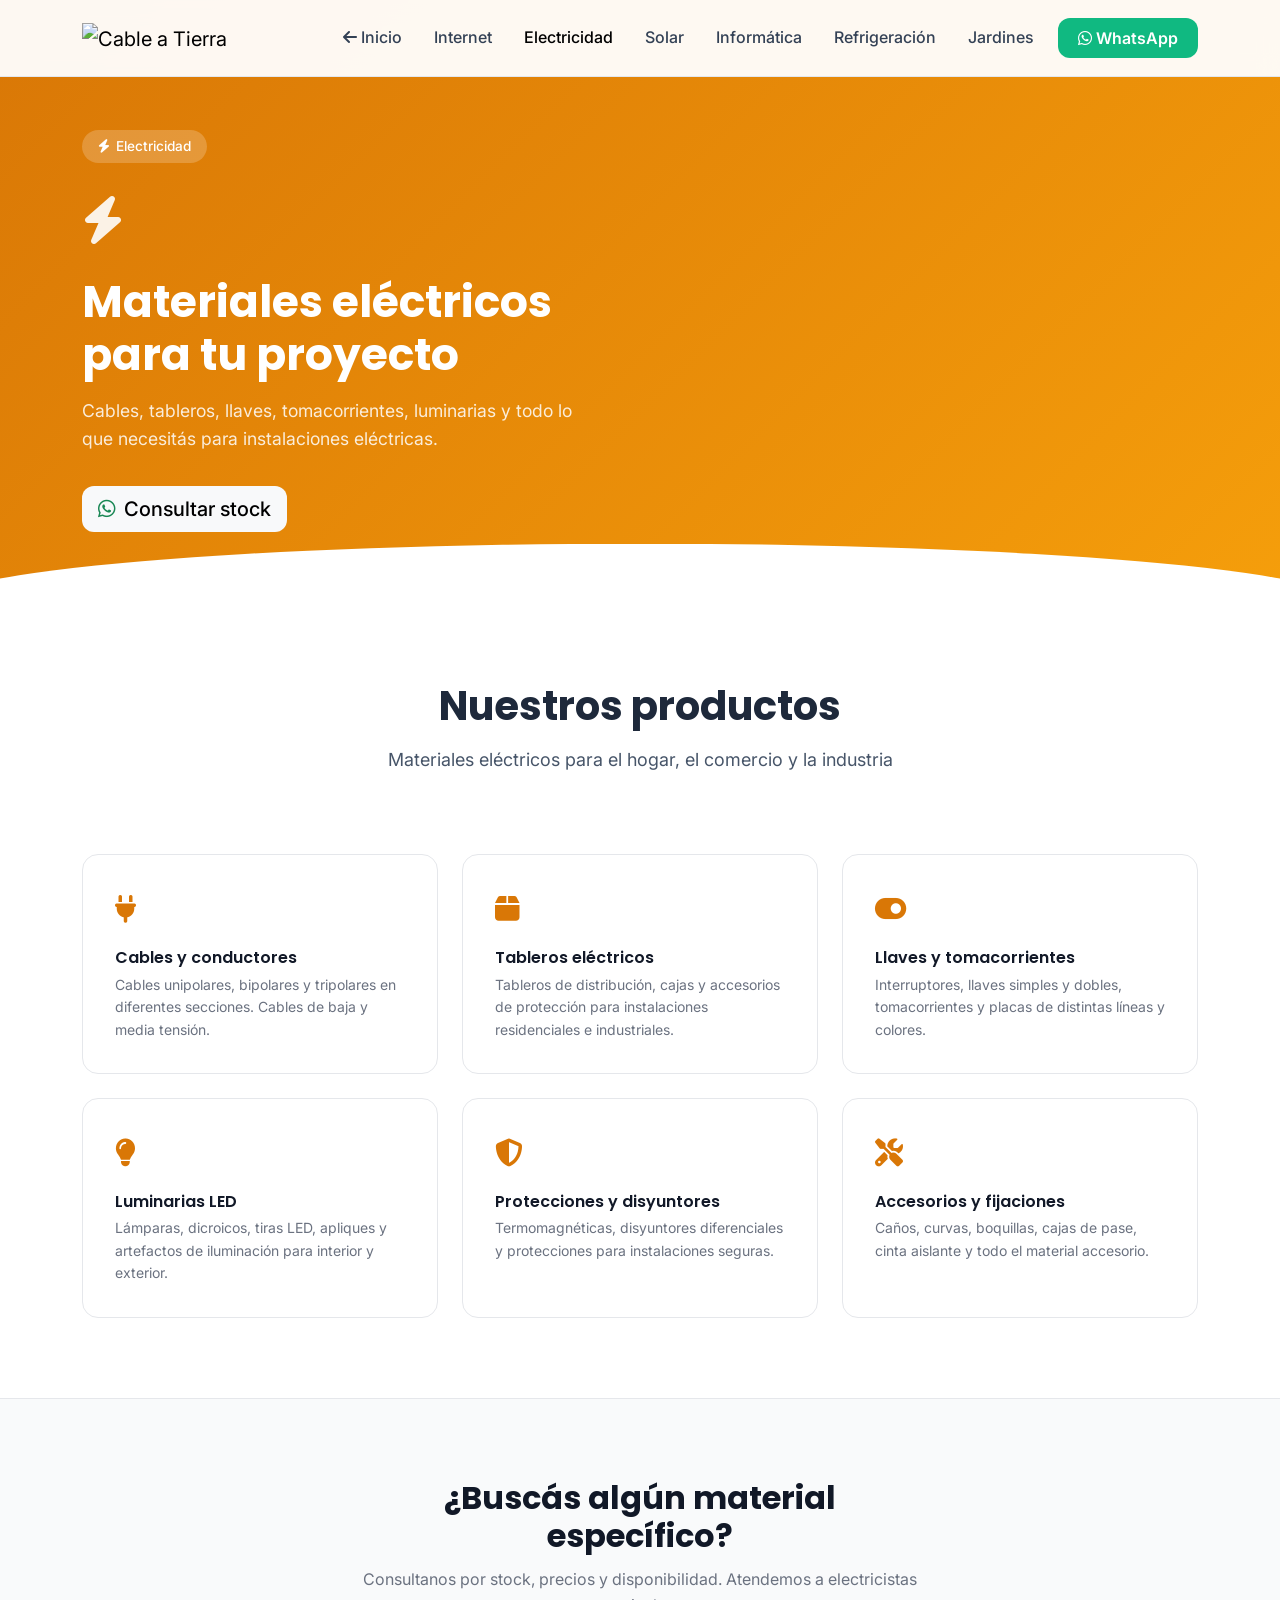
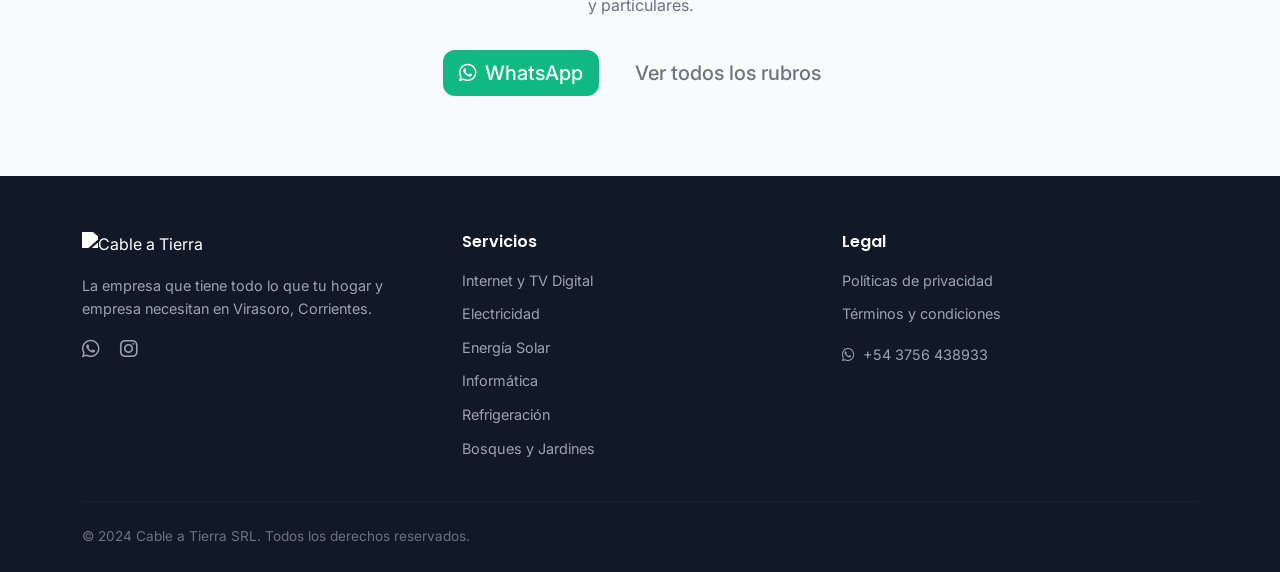
==== electricidad.html @ d28b8cbe "feat: sitio web completo Cable a Tierra con todos los rubros - Hub principal con 8 servicios - Págin" ====
<!DOCTYPE html>
<html lang="es">
<head>
    <meta charset="UTF-8">
    <meta name="viewport" content="width=device-width, initial-scale=1.0">
    <title>Electricidad - Cable a Tierra Virasoro</title>
    <meta name="description" content="Instalaciones eléctricas residenciales, comerciales e industriales en Virasoro. Tableros, iluminación LED, mantenimiento y más.">
    <link href="https://cdn.jsdelivr.net/npm/bootstrap@5.3.0/dist/css/bootstrap.min.css" rel="stylesheet">
    <link rel="stylesheet" href="https://cdnjs.cloudflare.com/ajax/libs/font-awesome/6.4.0/css/all.min.css">
    <link href="https://fonts.googleapis.com/css2?family=Inter:wght@300;400;500;600;700&family=Poppins:wght@600;700&display=swap" rel="stylesheet">
    <link rel="stylesheet" href="styles.css">
</head>
<body>

    <nav class="navbar navbar-expand-lg fixed-top">
        <div class="container">
            <a class="navbar-brand" href="index.html">
                <img src="images/logo.png" alt="Cable a Tierra" class="logo">
            </a>
            <button class="navbar-toggler" type="button" data-bs-toggle="collapse" data-bs-target="#navbarNav">
                <span class="navbar-toggler-icon"></span>
            </button>
            <div class="collapse navbar-collapse" id="navbarNav">
                <ul class="navbar-nav ms-auto align-items-center">
                    <li class="nav-item"><a class="nav-link" href="index.html"><i class="fas fa-arrow-left me-1"></i>Inicio</a></li>
                    <li class="nav-item"><a class="nav-link" href="internet.html">Internet</a></li>
                    <li class="nav-item"><a class="nav-link active" href="electricidad.html">Electricidad</a></li>
                    <li class="nav-item"><a class="nav-link" href="solar.html">Solar</a></li>
                    <li class="nav-item"><a class="nav-link" href="informatica.html">Informática</a></li>
                    <li class="nav-item"><a class="nav-link" href="refrigeracion.html">Refrigeración</a></li>
                    <li class="nav-item"><a class="nav-link" href="jardines.html">Jardines</a></li>
                    <li class="nav-item ms-2">
                        <a class="btn btn-success nav-cta" href="https://wa.me/543756438933" target="_blank">
                            <i class="fab fa-whatsapp me-1"></i>WhatsApp
                        </a>
                    </li>
                </ul>
            </div>
        </div>
    </nav>

    <!-- Hero -->
    <section class="service-hero" style="background: linear-gradient(135deg, #D97706 0%, #F59E0B 100%);">
        <div class="container">
            <div class="service-hero-inner">
                <div class="service-hero-badge">
                    <i class="fas fa-bolt"></i> Electricidad
                </div>
                <div class="service-hero-icon"><i class="fas fa-bolt"></i></div>
                <h1 class="service-hero-title">Materiales eléctricos<br>para tu proyecto</h1>
                <p class="service-hero-subtitle">Cables, tableros, llaves, tomacorrientes, luminarias y todo lo que necesitás para instalaciones eléctricas.</p>
                <a href="https://wa.me/543756438933?text=Hola,%20me%20interesa%20la%20secci%C3%B3n%20de%20Electricidad" class="btn btn-light btn-lg" target="_blank">
                    <i class="fab fa-whatsapp me-2 text-success"></i>Consultar stock
                </a>
            </div>
        </div>
    </section>

    <!-- Productos -->
    <section class="features-grid">
        <div class="container">
            <div class="row justify-content-center mb-5">
                <div class="col-lg-6 text-center">
                    <h2 class="section-title">Nuestros productos</h2>
                    <p class="section-subtitle">Materiales eléctricos para el hogar, el comercio y la industria</p>
                </div>
            </div>
            <div class="row g-4">
                <div class="col-lg-4 col-md-6">
                    <div class="feature-card">
                        <div class="feature-card-icon" style="color:#D97706"><i class="fas fa-plug"></i></div>
                        <h5>Cables y conductores</h5>
                        <p>Cables unipolares, bipolares y tripolares en diferentes secciones. Cables de baja y media tensión.</p>
                    </div>
                </div>
                <div class="col-lg-4 col-md-6">
                    <div class="feature-card">
                        <div class="feature-card-icon" style="color:#D97706"><i class="fas fa-box"></i></div>
                        <h5>Tableros eléctricos</h5>
                        <p>Tableros de distribución, cajas y accesorios de protección para instalaciones residenciales e industriales.</p>
                    </div>
                </div>
                <div class="col-lg-4 col-md-6">
                    <div class="feature-card">
                        <div class="feature-card-icon" style="color:#D97706"><i class="fas fa-toggle-on"></i></div>
                        <h5>Llaves y tomacorrientes</h5>
                        <p>Interruptores, llaves simples y dobles, tomacorrientes y placas de distintas líneas y colores.</p>
                    </div>
                </div>
                <div class="col-lg-4 col-md-6">
                    <div class="feature-card">
                        <div class="feature-card-icon" style="color:#D97706"><i class="fas fa-lightbulb"></i></div>
                        <h5>Luminarias LED</h5>
                        <p>Lámparas, dicroicos, tiras LED, apliques y artefactos de iluminación para interior y exterior.</p>
                    </div>
                </div>
                <div class="col-lg-4 col-md-6">
                    <div class="feature-card">
                        <div class="feature-card-icon" style="color:#D97706"><i class="fas fa-shield-alt"></i></div>
                        <h5>Protecciones y disyuntores</h5>
                        <p>Termomagnéticas, disyuntores diferenciales y protecciones para instalaciones seguras.</p>
                    </div>
                </div>
                <div class="col-lg-4 col-md-6">
                    <div class="feature-card">
                        <div class="feature-card-icon" style="color:#D97706"><i class="fas fa-tools"></i></div>
                        <h5>Accesorios y fijaciones</h5>
                        <p>Caños, curvas, boquillas, cajas de pase, cinta aislante y todo el material accesorio.</p>
                    </div>
                </div>
            </div>
        </div>
    </section>

    <!-- CTA -->
    <section class="cta-section">
        <div class="container">
            <div class="col-lg-6 mx-auto">
                <h2>¿Buscás algún material específico?</h2>
                <p>Consultanos por stock, precios y disponibilidad. Atendemos a electricistas y particulares.</p>
                <a href="https://wa.me/543756438933?text=Hola,%20me%20interesa%20la%20secci%C3%B3n%20de%20Electricidad" class="btn btn-success btn-lg me-3" target="_blank">
                    <i class="fab fa-whatsapp me-2"></i>WhatsApp
                </a>
                <a href="index.html" class="btn btn-outline-secondary btn-lg">Ver todos los rubros</a>
            </div>
        </div>
    </section>

    <!-- Footer -->
    <footer>
        <div class="container">
            <div class="row gy-4">
                <div class="col-lg-4">
                    <img src="images/logo.png" alt="Cable a Tierra" class="footer-logo mb-3">
                    <p>La empresa que tiene todo lo que tu hogar y empresa necesitan en Virasoro, Corrientes.</p>
                    <div class="mt-3">
                        <a href="https://wa.me/543756438933" class="footer-social me-3" target="_blank"><i class="fab fa-whatsapp fa-lg"></i></a>
                        <a href="https://instagram.com/cableatierrasrl" class="footer-social" target="_blank"><i class="fab fa-instagram fa-lg"></i></a>
                    </div>
                </div>
                <div class="col-lg-4">
                    <h6>Servicios</h6>
                    <ul class="list-unstyled footer-links">
                        <li><a href="internet.html">Internet y TV Digital</a></li>
                        <li><a href="electricidad.html">Electricidad</a></li>
                        <li><a href="solar.html">Energía Solar</a></li>
                        <li><a href="informatica.html">Informática</a></li>
                        <li><a href="refrigeracion.html">Refrigeración</a></li>
                        <li><a href="jardines.html">Bosques y Jardines</a></li>
                    </ul>
                </div>
                <div class="col-lg-4">
                    <h6>Legal</h6>
                    <ul class="list-unstyled footer-links">
                        <li><a href="politicas.html">Políticas de privacidad</a></li>
                        <li><a href="terminos.html">Términos y condiciones</a></li>
                    </ul>
                    <p class="mt-3" style="color:#9CA3AF;font-size:0.9rem"><i class="fab fa-whatsapp me-2"></i>+54 3756 438933</p>
                </div>
            </div>
            <hr class="footer-divider">
            <p class="footer-copy">&copy; 2024 Cable a Tierra SRL. Todos los derechos reservados.</p>
        </div>
    </footer>

    <script src="https://cdn.jsdelivr.net/npm/bootstrap@5.3.0/dist/js/bootstrap.bundle.min.js"></script>
    <script src="script.js"></script>
</body>
</html>
---- styles.css ----
/* Variables CSS para paleta de colores moderna */
:root {
    --primary-color: #2563eb;
    --primary-dark: #1d4ed8;
    --secondary-color: #06b6d4;
    --success-color: #10b981;
    --warning-color: #f59e0b;
    --danger-color: #ef4444;
    --dark-color: #1f2937;
    --light-color: #f8fafc;
    --gray-100: #f1f5f9;
    --gray-200: #e2e8f0;
    --gray-300: #cbd5e1;
    --gray-400: #94a3b8;
    --gray-500: #64748b;
    --gray-600: #475569;
    --gray-700: #334155;
    --gray-800: #1e293b;
    --gray-900: #0f172a;
    
    --gradient-primary: linear-gradient(135deg, #2563eb 0%, #06b6d4 100%);
    --gradient-secondary: linear-gradient(135deg, #10b981 0%, #06b6d4 100%);
    
    --font-primary: 'Inter', sans-serif;
    --font-secondary: 'Poppins', sans-serif;
    
    --border-radius: 12px;
    --border-radius-lg: 16px;
    --box-shadow: 0 4px 6px -1px rgba(0, 0, 0, 0.1), 0 2px 4px -1px rgba(0, 0, 0, 0.06);
    --box-shadow-lg: 0 20px 25px -5px rgba(0, 0, 0, 0.1), 0 10px 10px -5px rgba(0, 0, 0, 0.04);
}

/* Reset y base */
* {
    margin: 0;
    padding: 0;
    box-sizing: border-box;
}

body {
    font-family: var(--font-primary);
    line-height: 1.6;
    color: var(--gray-700);
    overflow-x: hidden;
}

/* Smooth scrolling */
html {
    scroll-behavior: smooth;
}

/* Tipografía */
h1, h2, h3, h4, h5, h6 {
    font-family: var(--font-secondary);
    font-weight: 600;
    line-height: 1.2;
    margin-bottom: 1rem;
}

.section-title {
    font-size: 2.5rem;
    font-weight: 700;
    color: var(--gray-800);
    margin-bottom: 1rem;
}

.section-subtitle {
    font-size: 1.125rem;
    color: var(--gray-600);
    margin-bottom: 2rem;
}

/* Navegación */
.navbar {
    background: rgba(255, 255, 255, 0.95);
    backdrop-filter: blur(10px);
    border-bottom: 1px solid var(--gray-200);
    transition: all 0.3s ease;
    padding: 1rem 0;
}

.navbar.scrolled {
    background: rgba(255, 255, 255, 0.98);
    box-shadow: var(--box-shadow);
}

.navbar-brand .logo {
    height: 48px;
    width: auto;
}

.navbar-nav .nav-link {
    font-weight: 500;
    color: var(--gray-700);
    margin: 0 0.5rem;
    transition: color 0.3s ease;
}

.navbar-nav .nav-link:hover {
    color: var(--primary-color);
}

.navbar-nav .nav-link.btn {
    border-radius: var(--border-radius);
    padding: 0.5rem 1rem;
}

/* Hero Section */
.hero-section {
    position: relative;
    min-height: 100vh;
    display: flex;
    align-items: center;
    background: var(--gradient-primary);
    color: white;
    overflow: hidden;
}

.hero-background {
    position: absolute;
    top: 0;
    left: 0;
    width: 100%;
    height: 100%;
    background: url('images/hero_background.png') center/cover;
    opacity: 0.3;
    z-index: 1;
}

.hero-section::before {
    content: '';
    position: absolute;
    top: 0;
    left: 0;
    width: 100%;
    height: 100%;
    background: var(--gradient-primary);
    z-index: 2;
}

.hero-section .container {
    position: relative;
    z-index: 3;
}

.hero-title {
    font-size: 3.5rem;
    font-weight: 700;
    margin-bottom: 1.5rem;
    line-height: 1.1;
}

.hero-subtitle {
    font-size: 1.25rem;
    margin-bottom: 2rem;
    opacity: 0.9;
}

.hero-buttons .btn {
    margin: 0.5rem 0.5rem 0.5rem 0;
    padding: 0.75rem 2rem;
    font-weight: 600;
    border-radius: var(--border-radius);
    transition: all 0.3s ease;
}

.hero-buttons .btn:hover {
    transform: translateY(-2px);
    box-shadow: var(--box-shadow-lg);
}

.hero-image img {
    border-radius: var(--border-radius-lg);
    box-shadow: var(--box-shadow-lg);
}

/* Botones personalizados */
.btn {
    border-radius: var(--border-radius);
    font-weight: 500;
    transition: all 0.3s ease;
    border: none;
}

.btn-primary {
    background: var(--gradient-primary);
    border: none;
}

.btn-primary:hover {
    background: var(--primary-dark);
    transform: translateY(-1px);
    box-shadow: var(--box-shadow);
}

.btn-success {
    background-color: var(--success-color);
}

.btn-success:hover {
    background-color: #059669;
    transform: translateY(-1px);
}

/* Planes de Internet */
.plan-tabs .nav-link {
    border-radius: var(--border-radius);
    font-weight: 600;
    color: var(--gray-600);
    background: var(--gray-100);
    border: none;
    margin: 0 0.25rem;
    transition: all 0.3s ease;
}

.plan-tabs .nav-link.active {
    background: var(--gradient-primary);
    color: white;
}

.plan-card {
    background: white;
    border-radius: var(--border-radius-lg);
    padding: 2rem;
    box-shadow: var(--box-shadow);
    transition: all 0.3s ease;
    height: 100%;
    position: relative;
    border: 2px solid transparent;
}

.plan-card:hover {
    transform: translateY(-5px);
    box-shadow: var(--box-shadow-lg);
}

.plan-card.featured {
    border-color: var(--primary-color);
    transform: scale(1.05);
}

.plan-card.featured:hover {
    transform: scale(1.05) translateY(-5px);
}

.plan-badge {
    position: absolute;
    top: -10px;
    left: 50%;
    transform: translateX(-50%);
    background: var(--gradient-primary);
    color: white;
    padding: 0.5rem 1rem;
    border-radius: var(--border-radius);
    font-size: 0.875rem;
    font-weight: 600;
}

.plan-header h4 {
    font-size: 1.5rem;
    color: var(--gray-800);
    margin-bottom: 0.5rem;
}

.plan-price {
    font-size: 2rem;
    font-weight: 700;
    color: var(--primary-color);
}

.plan-period {
    color: var(--gray-500);
    font-size: 0.875rem;
}

.plan-features ul {
    list-style: none;
    padding: 0;
    margin: 1.5rem 0;
}

.plan-features li {
    padding: 0.5rem 0;
    color: var(--gray-600);
}

.plan-features li i {
    color: var(--success-color);
    margin-right: 0.5rem;
}

/* TV Digital */
.tv-plan-card {
    background: white;
    border-radius: var(--border-radius);
    padding: 1.5rem;
    box-shadow: var(--box-shadow);
    transition: all 0.3s ease;
    border: 2px solid transparent;
}

.tv-plan-card:hover {
    transform: translateY(-2px);
    box-shadow: var(--box-shadow-lg);
}

.tv-plan-card.featured {
    border-color: var(--primary-color);
    background: linear-gradient(135deg, rgba(37, 99, 235, 0.05) 0%, rgba(6, 182, 212, 0.05) 100%);
}

.tv-plan-card h5 {
    color: var(--gray-800);
    margin-bottom: 0.25rem;
}

.tv-plan-card .price {
    font-size: 1.5rem;
    font-weight: 700;
    color: var(--primary-color);
}

.additional-packs {
    background: var(--gray-100);
    border-radius: var(--border-radius);
    padding: 1rem;
}

.pack-item {
    display: flex;
    justify-content: space-between;
    align-items: center;
    padding: 0.5rem 0;
    border-bottom: 1px solid var(--gray-200);
}

.pack-item:last-child {
    border-bottom: none;
}

.pack-item .price {
    font-weight: 600;
    color: var(--primary-color);
}

/* Features List */
.features-list {
    margin: 2rem 0;
}

.feature-item {
    display: flex;
    align-items: flex-start;
    margin-bottom: 1.5rem;
}

.feature-item i {
    font-size: 1.5rem;
    color: var(--primary-color);
    margin-right: 1rem;
    margin-top: 0.25rem;
}

.feature-item h5 {
    margin-bottom: 0.5rem;
    color: var(--gray-800);
}

.feature-item p {
    color: var(--gray-600);
    margin-bottom: 0;
}

/* Por qué elegirnos */
.why-choose-item i {
    color: rgba(255, 255, 255, 0.9);
}

.why-choose-item h5 {
    color: white;
    margin-bottom: 1rem;
}

.why-choose-item p {
    color: rgba(255, 255, 255, 0.8);
}

/* Formulario de contacto */
.contact-form-wrapper {
    background: white;
    border-radius: var(--border-radius-lg);
    padding: 3rem;
    box-shadow: var(--box-shadow-lg);
    border: 1px solid var(--gray-200);
}

.contact-form .form-control,
.contact-form .form-select {
    border-radius: var(--border-radius);
    border: 2px solid var(--gray-200);
    padding: 0.75rem 1rem;
    transition: all 0.3s ease;
}

.contact-form .form-control:focus,
.contact-form .form-select:focus {
    border-color: var(--primary-color);
    box-shadow: 0 0 0 0.2rem rgba(37, 99, 235, 0.25);
}

.contact-form .form-label {
    font-weight: 600;
    color: var(--gray-700);
    margin-bottom: 0.5rem;
}

/* Tarjetas de contacto */
.contact-card {
    background: white;
    border-radius: var(--border-radius-lg);
    padding: 2rem;
    box-shadow: var(--box-shadow);
    transition: all 0.3s ease;
    height: 100%;
}

.contact-card:hover {
    transform: translateY(-5px);
    box-shadow: var(--box-shadow-lg);
}

.contact-card h5 {
    color: var(--gray-800);
    margin: 1rem 0;
}

.contact-card p {
    color: var(--gray-600);
    margin-bottom: 1.5rem;
}

/* Footer */
footer {
    background: var(--gray-900) !important;
}

.footer-logo {
    height: 40px;
    width: auto;
    filter: brightness(0) invert(1);
}

footer h6 {
    color: white;
    font-weight: 600;
    margin-bottom: 1rem;
}

footer a {
    color: var(--gray-400);
    text-decoration: none;
    transition: color 0.3s ease;
}

footer a:hover {
    color: white;
}

/* Chatbot Widget */
.chatbot-widget {
    position: fixed;
    bottom: 20px;
    right: 20px;
    z-index: 1000;
}

.chatbot-toggle {
    width: 60px;
    height: 60px;
    background: var(--gradient-primary);
    border-radius: 50%;
    display: flex;
    align-items: center;
    justify-content: center;
    color: white;
    font-size: 1.5rem;
    cursor: pointer;
    box-shadow: var(--box-shadow-lg);
    transition: all 0.3s ease;
}

.chatbot-toggle:hover {
    transform: scale(1.1);
}

.chatbot-window {
    position: absolute;
    bottom: 70px;
    right: 0;
    width: 300px;
    background: white;
    border-radius: var(--border-radius-lg);
    box-shadow: var(--box-shadow-lg);
    display: none;
    overflow: hidden;
    border: 1px solid var(--gray-200);
}

.chatbot-window.active {
    display: block;
    animation: slideUp 0.3s ease;
}

@keyframes slideUp {
    from {
        opacity: 0;
        transform: translateY(20px);
    }
    to {
        opacity: 1;
        transform: translateY(0);
    }
}

.chatbot-header {
    background: var(--gradient-primary);
    color: white;
    padding: 1rem;
    display: flex;
    justify-content: space-between;
    align-items: center;
}

.chatbot-header h6 {
    margin: 0;
    font-weight: 600;
}

.chatbot-body {
    padding: 1rem;
    max-height: 300px;
    overflow-y: auto;
}

.chatbot-message {
    background: var(--gray-100);
    padding: 0.75rem;
    border-radius: var(--border-radius);
    margin-bottom: 1rem;
    font-size: 0.875rem;
}

.bot-message {
    background: var(--gray-100);
}

.user-message {
    background: var(--primary-color);
    color: white;
    margin-left: 2rem;
}

.chatbot-options {
    display: flex;
    flex-direction: column;
    gap: 0.5rem;
}

.chatbot-option {
    background: white;
    border: 2px solid var(--gray-200);
    border-radius: var(--border-radius);
    padding: 0.5rem;
    font-size: 0.875rem;
    cursor: pointer;
    transition: all 0.3s ease;
}

.chatbot-option:hover {
    border-color: var(--primary-color);
    background: rgba(37, 99, 235, 0.05);
}

/* Responsive Design */
@media (max-width: 768px) {
    .hero-title {
        font-size: 2.5rem;
    }
    
    .section-title {
        font-size: 2rem;
    }
    
    .hero-buttons .btn {
        display: block;
        width: 100%;
        margin: 0.5rem 0;
    }
    
    .contact-form-wrapper {
        padding: 2rem 1.5rem;
    }
    
    .plan-card.featured {
        transform: none;
    }
    
    .plan-card.featured:hover {
        transform: translateY(-5px);
    }
    
    .chatbot-window {
        width: 280px;
        right: -10px;
    }
}

@media (max-width: 576px) {
    .hero-title {
        font-size: 2rem;
    }
    
    .hero-subtitle {
        font-size: 1rem;
    }
    
    .contact-form-wrapper {
        padding: 1.5rem 1rem;
    }
    
    .navbar-brand .logo {
        height: 35px;
    }
}

/* Animaciones adicionales */
.fade-in {
    opacity: 0;
    transform: translateY(30px);
    transition: all 0.6s ease;
}

.fade-in.visible {
    opacity: 1;
    transform: translateY(0);
}

/* Utilidades */
.bg-gradient-primary {
    background: var(--gradient-primary);
}

.bg-gradient-secondary {
    background: var(--gradient-secondary);
}

.text-gradient {
    background: var(--gradient-primary);
    -webkit-background-clip: text;
    -webkit-text-fill-color: transparent;
    background-clip: text;
}

/* =====================
   HUB PAGE
   ===================== */

.hub-hero {
    padding: 140px 0 90px;
    background: #fff;
    border-bottom: 1px solid #E5E7EB;
}

.hub-badge {
    display: inline-block;
    background: #EFF6FF;
    color: #2563EB;
    padding: 0.35rem 1rem;
    border-radius: 100px;
    font-size: 0.875rem;
    font-weight: 600;
    letter-spacing: 0.03em;
    margin-bottom: 1.5rem;
}

.hub-title {
    font-size: 3.5rem;
    font-weight: 700;
    color: #111827;
    line-height: 1.15;
    margin-bottom: 1.25rem;
    font-family: var(--font-secondary);
}

.hub-subtitle {
    font-size: 1.1rem;
    color: #6B7280;
    margin-bottom: 2.5rem;
}

.hub-actions {
    display: flex;
    gap: 1rem;
    justify-content: center;
    flex-wrap: wrap;
}

.nav-cta {
    border-radius: var(--border-radius);
    padding: 0.5rem 1.25rem;
    font-weight: 600;
}

/* Services grid */
.services-section {
    padding: 80px 0;
    background: #F9FAFB;
}

.service-card {
    display: block;
    background: white;
    border-radius: 16px;
    padding: 2rem;
    height: 100%;
    text-decoration: none;
    color: inherit;
    border: 1px solid #E5E7EB;
    transition: all 0.25s ease;
}

.service-card:hover {
    transform: translateY(-4px);
    box-shadow: 0 12px 30px rgba(0,0,0,0.08);
    border-color: transparent;
    color: inherit;
    text-decoration: none;
}

.service-icon {
    width: 56px;
    height: 56px;
    border-radius: 14px;
    display: flex;
    align-items: center;
    justify-content: center;
    font-size: 1.4rem;
    margin-bottom: 1.25rem;
}

.service-card h4 {
    font-size: 1.1rem;
    font-weight: 600;
    color: #111827;
    margin-bottom: 0.5rem;
}

.service-card p {
    font-size: 0.9rem;
    color: #6B7280;
    margin-bottom: 1rem;
    line-height: 1.6;
}

.service-link {
    font-size: 0.875rem;
    font-weight: 600;
    color: #2563EB;
}

.service-link i {
    margin-left: 0.25rem;
    transition: transform 0.2s;
    font-size: 0.75rem;
}

.service-card:hover .service-link i {
    transform: translateX(4px);
}

/* Stats */
.stats-section {
    padding: 60px 0;
    background: white;
    border-top: 1px solid #E5E7EB;
    border-bottom: 1px solid #E5E7EB;
}

.stat-number {
    font-size: 2.5rem;
    font-weight: 700;
    color: #2563EB;
    font-family: var(--font-secondary);
    line-height: 1;
    margin-bottom: 0.5rem;
}

.stat-label {
    font-size: 0.875rem;
    color: #6B7280;
}

/* Contact bar */
.contact-bar {
    padding: 70px 0;
    background: #F9FAFB;
}

.contact-bar h2 {
    font-size: 1.75rem;
    font-weight: 700;
    color: #111827;
    margin-bottom: 0.5rem;
}

.contact-bar p {
    color: #6B7280;
    margin: 0;
}

/* Footer */
footer {
    background: #111827 !important;
    color: #9CA3AF;
    padding: 3.5rem 0 1.5rem;
}

.footer-logo {
    height: 40px;
    width: auto;
    filter: brightness(0) invert(1);
}

footer p {
    color: #9CA3AF;
    font-size: 0.9rem;
}

footer h6 {
    color: white !important;
    font-weight: 600;
    margin-bottom: 1rem;
}

.footer-links {
    margin: 0;
}

.footer-links li {
    margin-bottom: 0.5rem;
}

.footer-links a {
    color: #9CA3AF;
    text-decoration: none;
    font-size: 0.9rem;
    transition: color 0.2s;
}

.footer-links a:hover {
    color: white;
}

.footer-divider {
    border-color: #374151;
    margin: 2rem 0 1.5rem;
}

.footer-copy {
    font-size: 0.85rem;
    color: #6B7280;
    margin: 0;
}

.footer-social {
    color: #9CA3AF;
    text-decoration: none;
    transition: color 0.2s;
}

.footer-social:hover {
    color: white;
}

/* =====================
   SERVICE PAGES
   ===================== */

.service-hero {
    padding: 130px 0 70px;
    color: white;
    position: relative;
    overflow: hidden;
}

.service-hero::after {
    content: '';
    position: absolute;
    bottom: -2px;
    left: 0;
    right: 0;
    height: 60px;
    background: white;
    clip-path: ellipse(55% 100% at 50% 100%);
}

.service-hero-inner {
    position: relative;
    z-index: 2;
}

.service-hero-badge {
    display: inline-flex;
    align-items: center;
    gap: 0.4rem;
    background: rgba(255,255,255,0.2);
    padding: 0.35rem 1rem;
    border-radius: 100px;
    font-size: 0.85rem;
    font-weight: 500;
    margin-bottom: 1.25rem;
}

.service-hero-icon {
    font-size: 3rem;
    margin-bottom: 1rem;
    opacity: 0.9;
}

.service-hero-title {
    font-size: 2.75rem;
    font-weight: 700;
    line-height: 1.2;
    margin-bottom: 1rem;
}

.service-hero-subtitle {
    font-size: 1.1rem;
    opacity: 0.85;
    margin-bottom: 2rem;
    max-width: 520px;
}

/* Feature cards */
.features-grid {
    padding: 80px 0;
    background: white;
}

.feature-card {
    background: white;
    border-radius: 16px;
    padding: 2rem;
    border: 1px solid #E5E7EB;
    height: 100%;
    transition: all 0.25s ease;
}

.feature-card:hover {
    box-shadow: 0 8px 25px rgba(0,0,0,0.07);
    border-color: transparent;
    transform: translateY(-3px);
}

.feature-card-icon {
    font-size: 1.75rem;
    margin-bottom: 1rem;
}

.feature-card h5 {
    font-size: 1rem;
    font-weight: 600;
    color: #111827;
    margin-bottom: 0.4rem;
}

.feature-card p {
    font-size: 0.875rem;
    color: #6B7280;
    margin: 0;
    line-height: 1.6;
}

/* CTA section */
.cta-section {
    padding: 80px 0;
    background: #F9FAFB;
    text-align: center;
    border-top: 1px solid #E5E7EB;
}

.cta-section h2 {
    font-size: 2rem;
    font-weight: 700;
    color: #111827;
    margin-bottom: 0.75rem;
}

.cta-section p {
    color: #6B7280;
    margin-bottom: 2rem;
    font-size: 1rem;
}

@media (max-width: 768px) {
    .hub-title { font-size: 2.5rem; }
    .service-hero-title { font-size: 2rem; }
    .stat-number { font-size: 2rem; }
}

@media (max-width: 576px) {
    .hub-title { font-size: 2rem; }
    .hub-hero { padding: 120px 0 60px; }
}

/* Scrollbar personalizado */
::-webkit-scrollbar {
    width: 8px;
}

::-webkit-scrollbar-track {
    background: var(--gray-100);
}

::-webkit-scrollbar-thumb {
    background: var(--gray-400);
    border-radius: 4px;
}

::-webkit-scrollbar-thumb:hover {
    background: var(--gray-500);
}
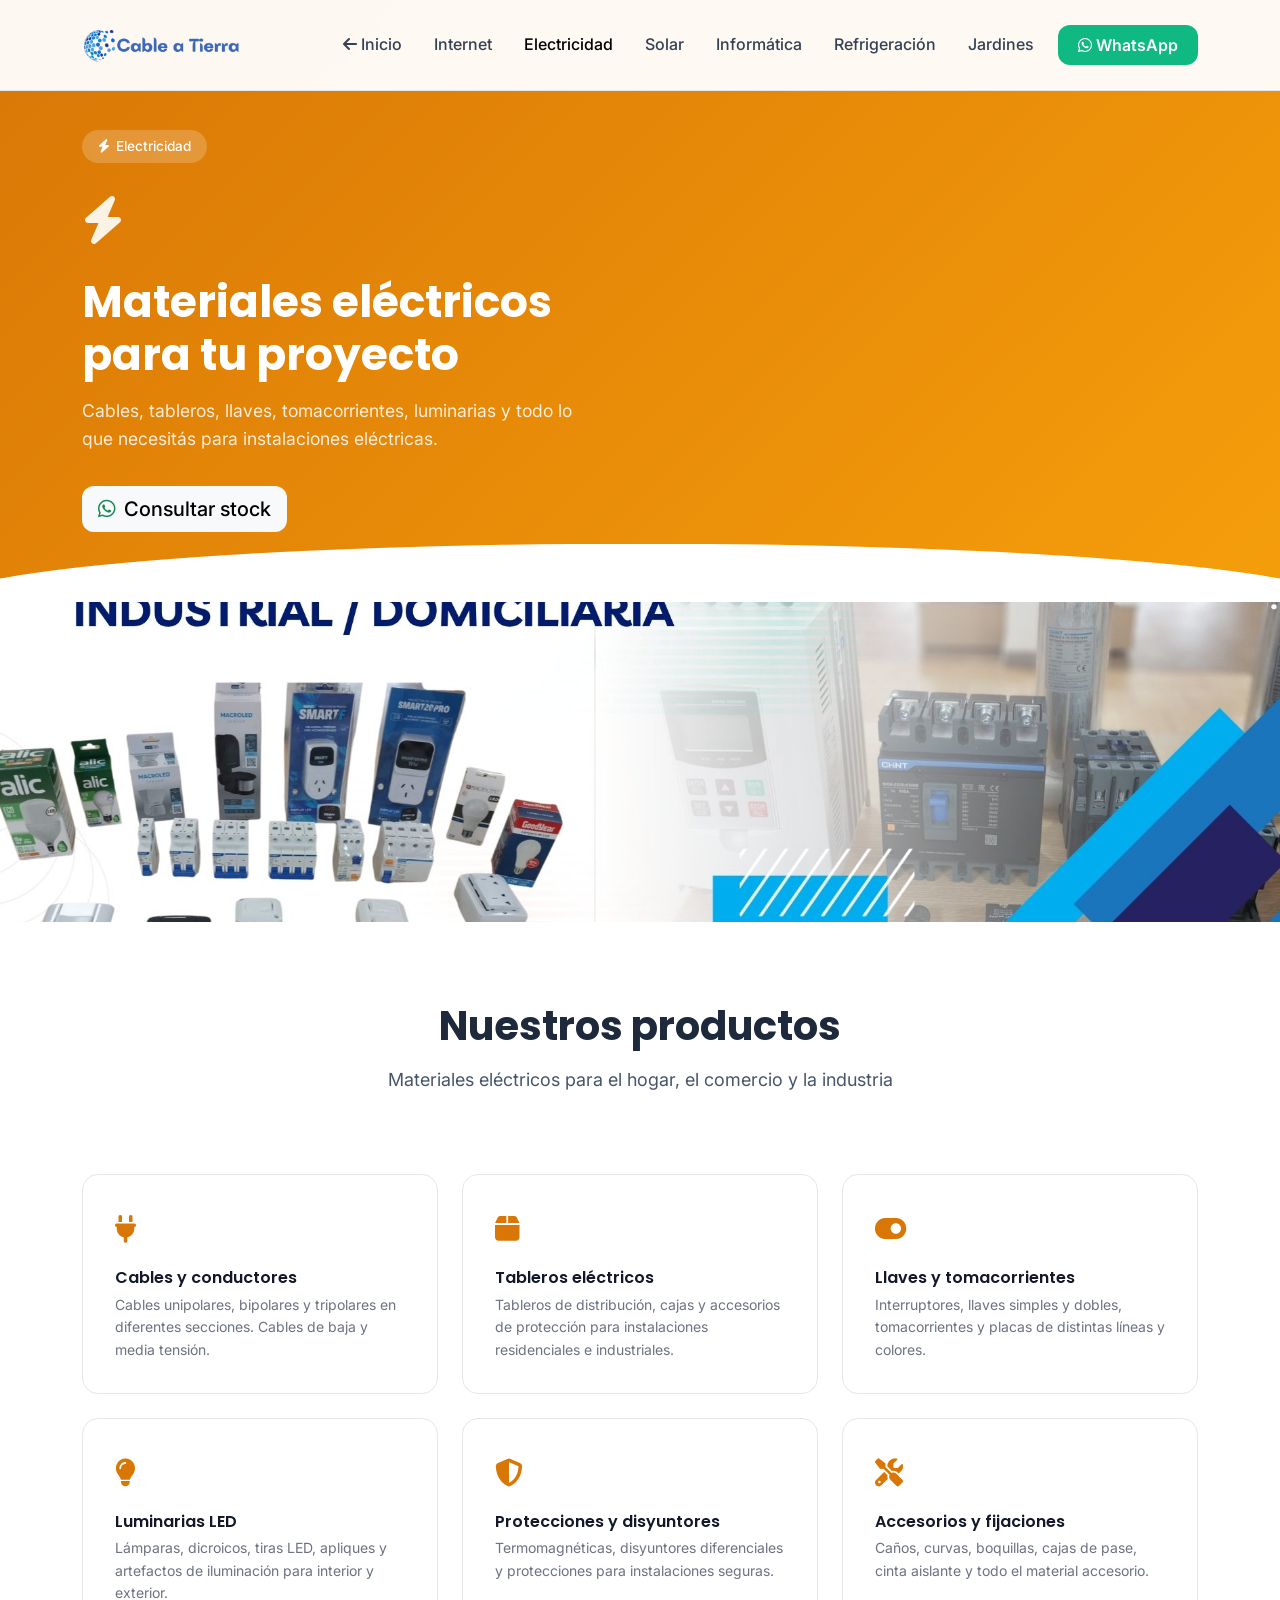
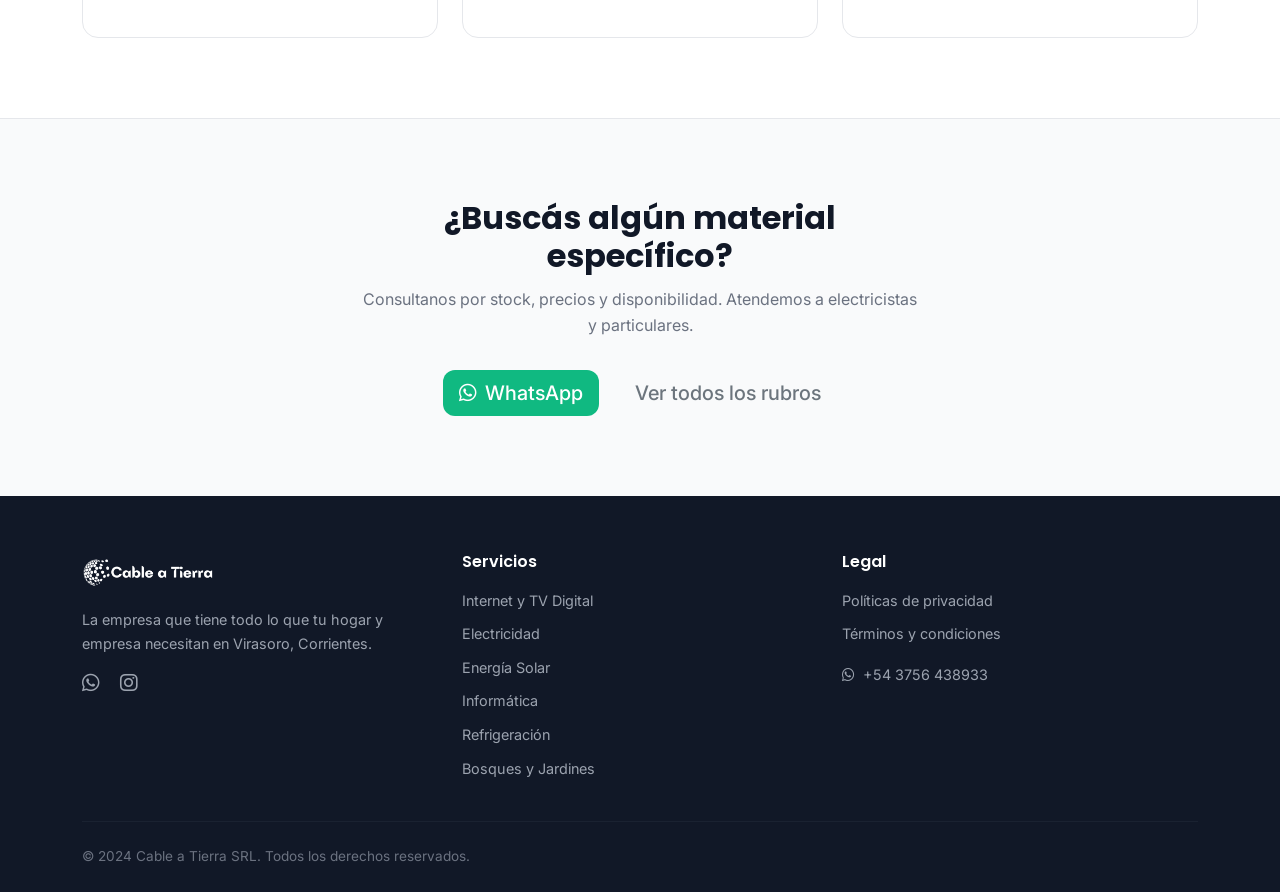
==== commit e200d87c: "feat: agregar banners de imagen en jardines y electricidad Co-Authored-By: Claude Sonnet 4.6 <norepl" ====
--- a/electricidad.html
+++ b/electricidad.html
@@ -55,6 +55,11 @@
             </div>
         </div>
     </section>
+
+    <!-- Banner -->
+    <div class="page-banner-wrap">
+        <img src="images/Electricidad banner.jpg" alt="Electricidad Industrial y Domiciliaria" class="page-banner">
+    </div>
 
     <!-- Productos -->
     <section class="features-grid">
--- a/styles.css
+++ b/styles.css
@@ -882,6 +882,21 @@
     color: white;
 }
 
+/* Banners de página */
+.page-banner-wrap {
+    width: 100%;
+    overflow: hidden;
+    line-height: 0;
+}
+
+.page-banner {
+    width: 100%;
+    max-height: 320px;
+    object-fit: cover;
+    object-position: center;
+    display: block;
+}
+
 /* =====================
    SERVICE PAGES
    ===================== */
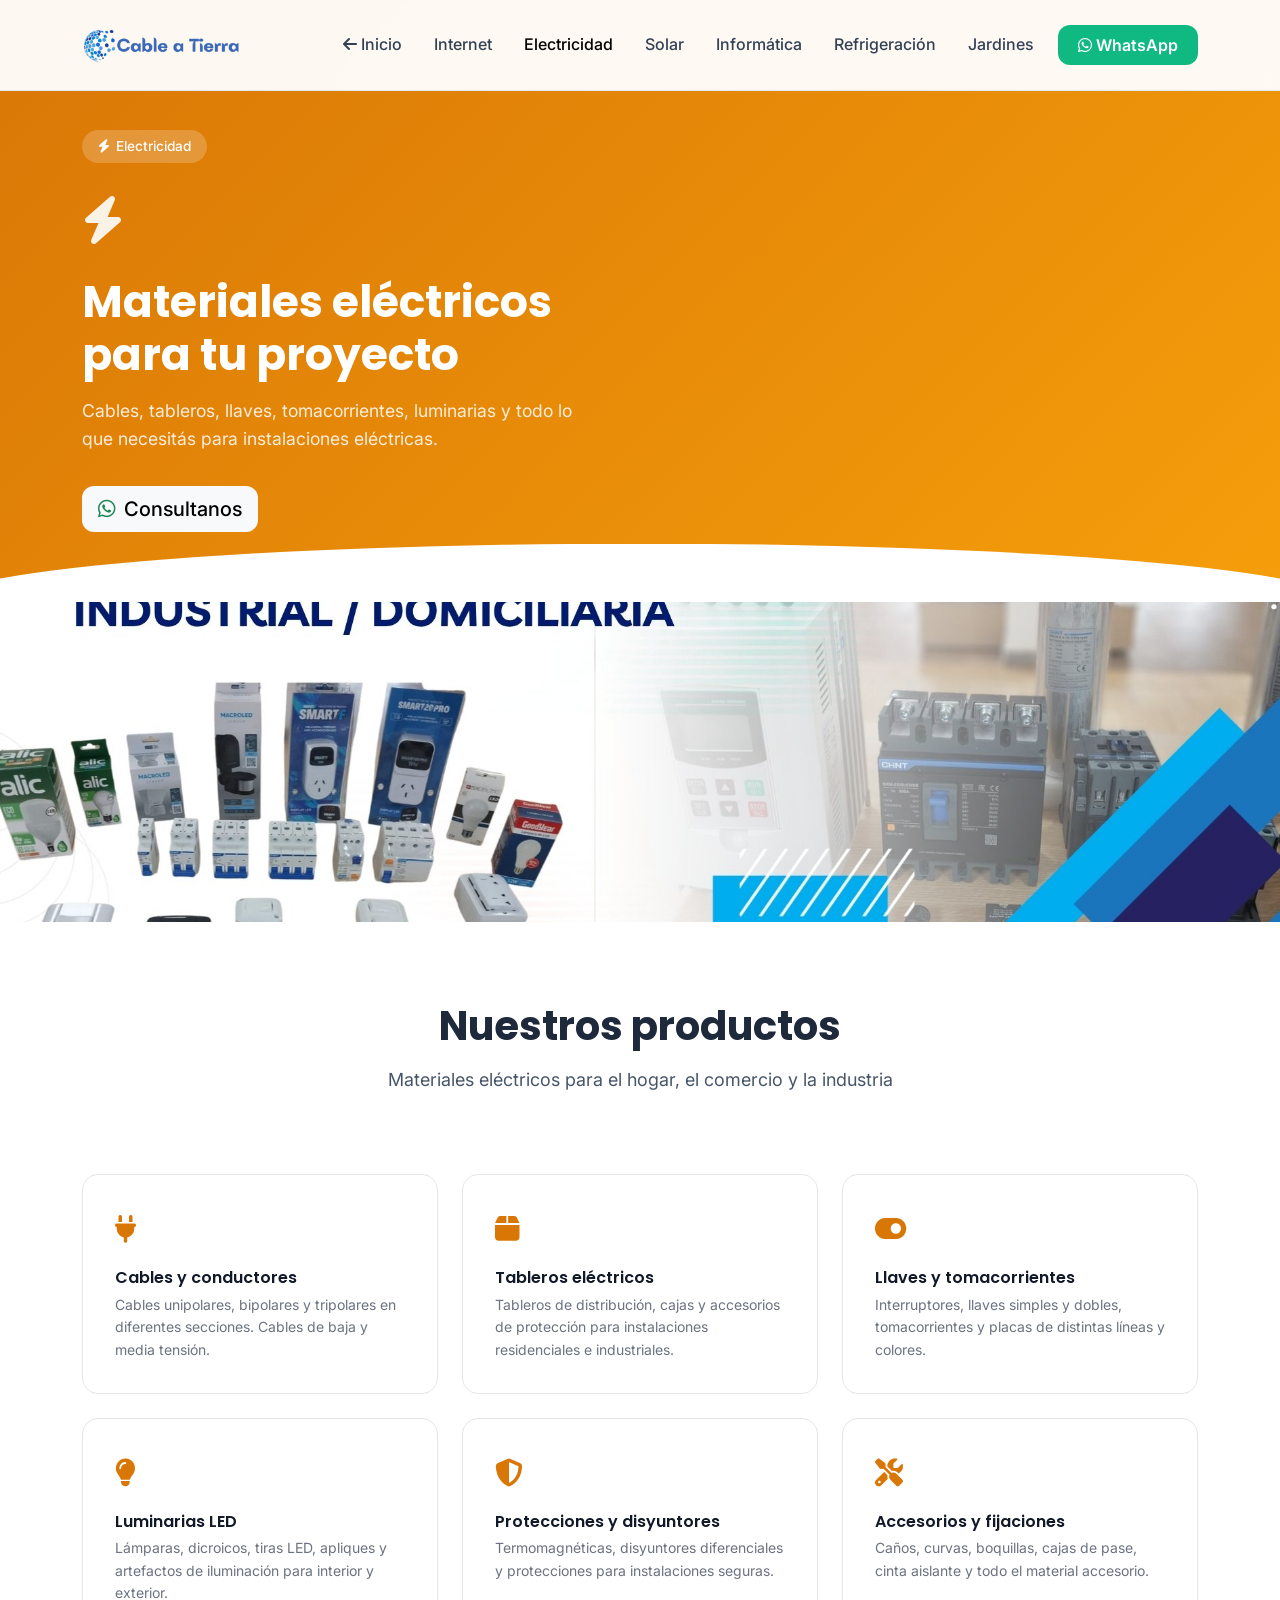
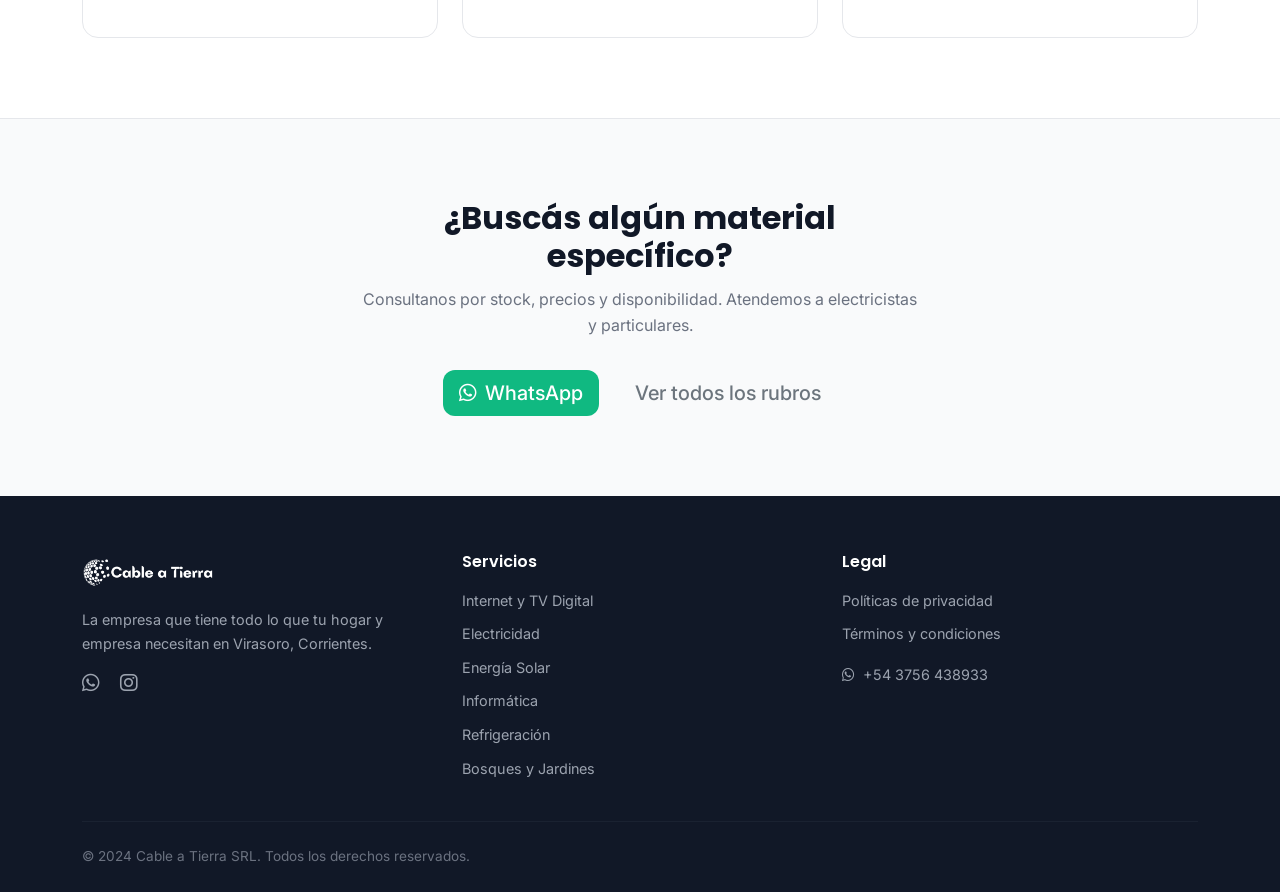
==== commit 110536c7: "fix: cambiar botón "Consultar stock" a "Consultanos" en todos los encabezados Co-Authored-By: Claude" ====
--- a/electricidad.html
+++ b/electricidad.html
@@ -50,7 +50,7 @@
                 <h1 class="service-hero-title">Materiales eléctricos<br>para tu proyecto</h1>
                 <p class="service-hero-subtitle">Cables, tableros, llaves, tomacorrientes, luminarias y todo lo que necesitás para instalaciones eléctricas.</p>
                 <a href="https://wa.me/543756438933?text=Hola,%20me%20interesa%20la%20secci%C3%B3n%20de%20Electricidad" class="btn btn-light btn-lg" target="_blank">
-                    <i class="fab fa-whatsapp me-2 text-success"></i>Consultar stock
+                    <i class="fab fa-whatsapp me-2 text-success"></i>Consultanos
                 </a>
             </div>
         </div>
--- a/styles.css
+++ b/styles.css
@@ -268,6 +268,13 @@
     color: var(--primary-color);
 }
 
+.plan-price-original {
+    font-size: 0.95rem;
+    color: var(--gray-400);
+    text-decoration: line-through;
+    margin-bottom: 0.1rem;
+}
+
 .plan-period {
     color: var(--gray-500);
     font-size: 0.875rem;
@@ -882,7 +889,7 @@
     color: white;
 }
 
-/* Banners de página */
+/* Banners de página (electricidad) */
 .page-banner-wrap {
     width: 100%;
     overflow: hidden;
@@ -895,6 +902,31 @@
     object-fit: cover;
     object-position: center;
     display: block;
+}
+
+/* Secciones con banner integrado (jardines) */
+.product-section {
+    border-top: 1px solid #E5E7EB;
+}
+
+.product-section-banner {
+    width: 100%;
+    overflow: hidden;
+    line-height: 0;
+    max-height: 300px;
+}
+
+.product-section-banner img {
+    width: 100%;
+    height: 300px;
+    object-fit: cover;
+    object-position: center;
+    display: block;
+    transition: transform 0.4s ease;
+}
+
+.product-section:hover .product-section-banner img {
+    transform: scale(1.02);
 }
 
 /* =====================
@@ -1046,3 +1078,25 @@
     background: var(--gray-500);
 }
 
+/* Próximamente badge */
+.proximamente-badge {
+    display: inline-flex;
+    align-items: center;
+    background: #FEF3C7;
+    color: #92400E;
+    border: 1.5px solid #FCD34D;
+    padding: 0.45rem 1.1rem;
+    border-radius: 100px;
+    font-size: 0.9rem;
+    font-weight: 600;
+    letter-spacing: 0.03em;
+}
+
+.proximamente-wrap {
+    position: relative;
+    padding: 2.5rem;
+    border-radius: var(--border-radius-lg);
+    background: #FFFBEB;
+    border: 2px dashed #FCD34D;
+}
+
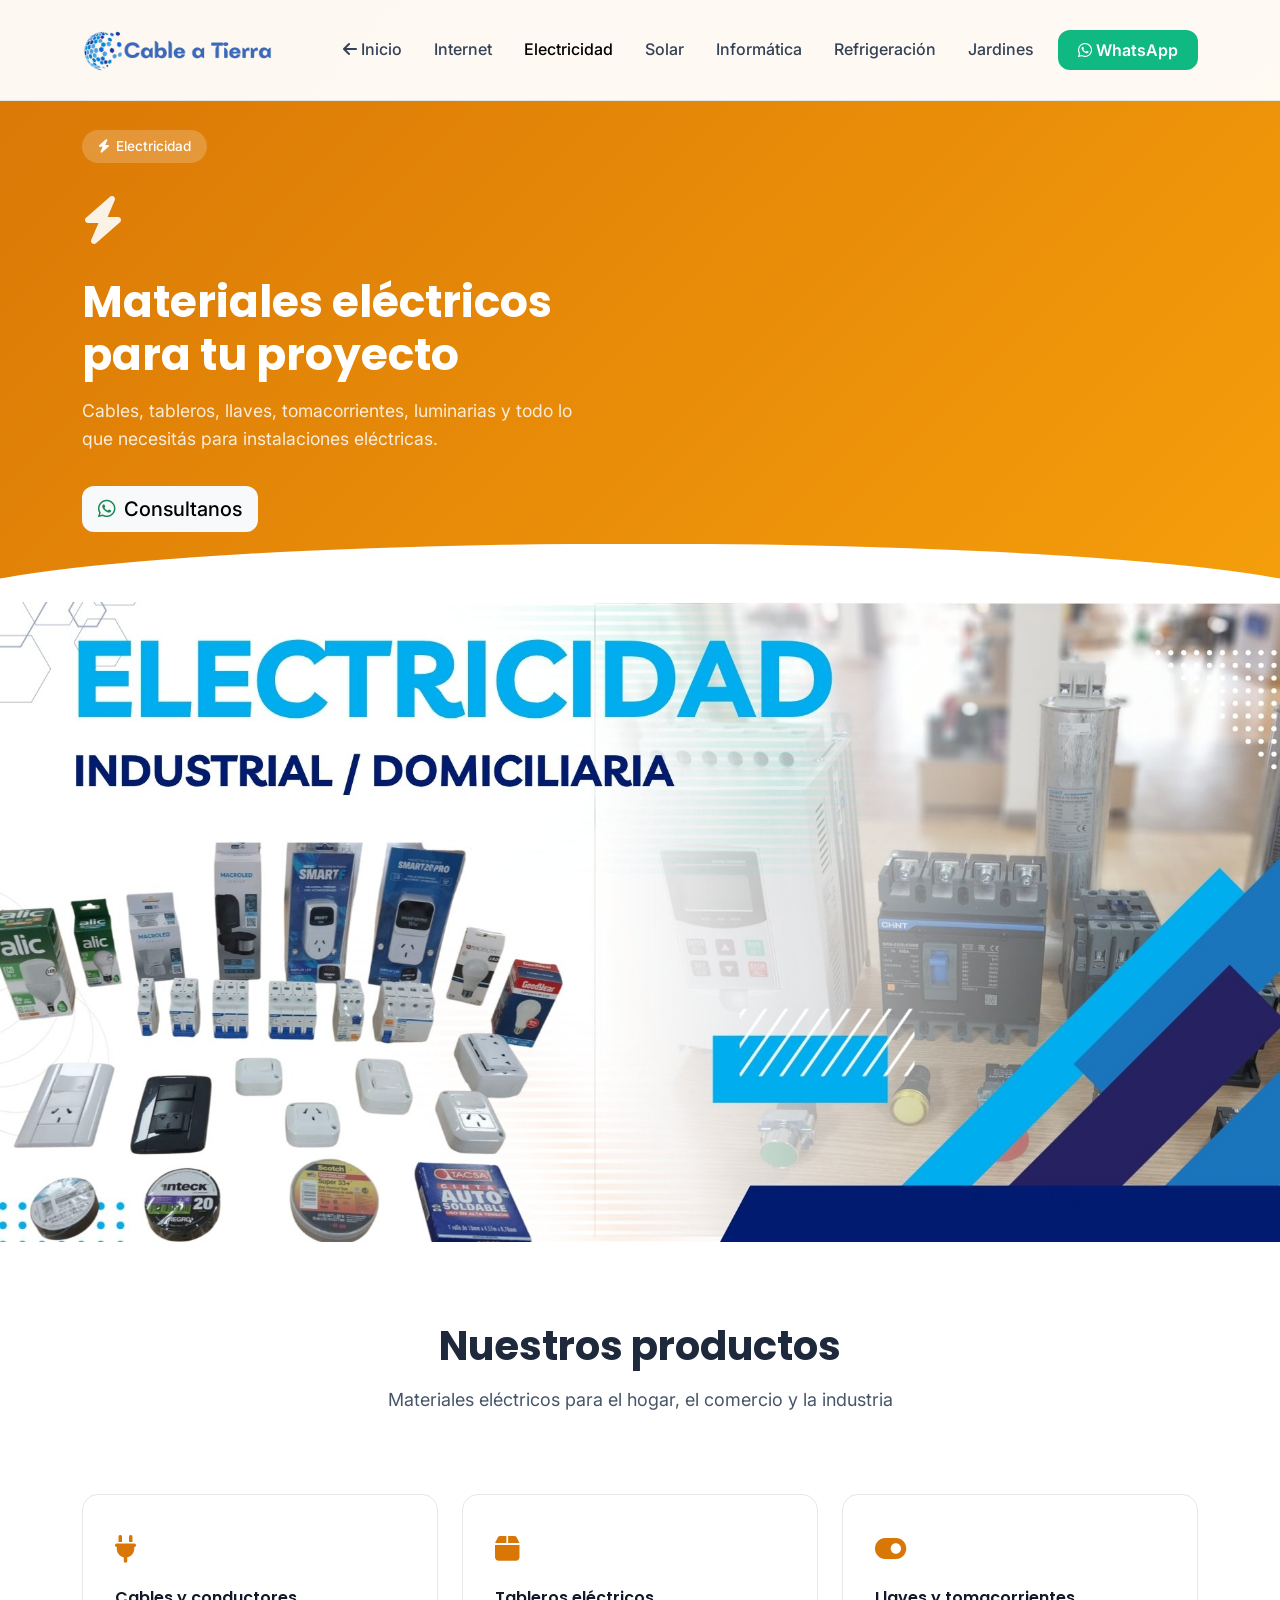
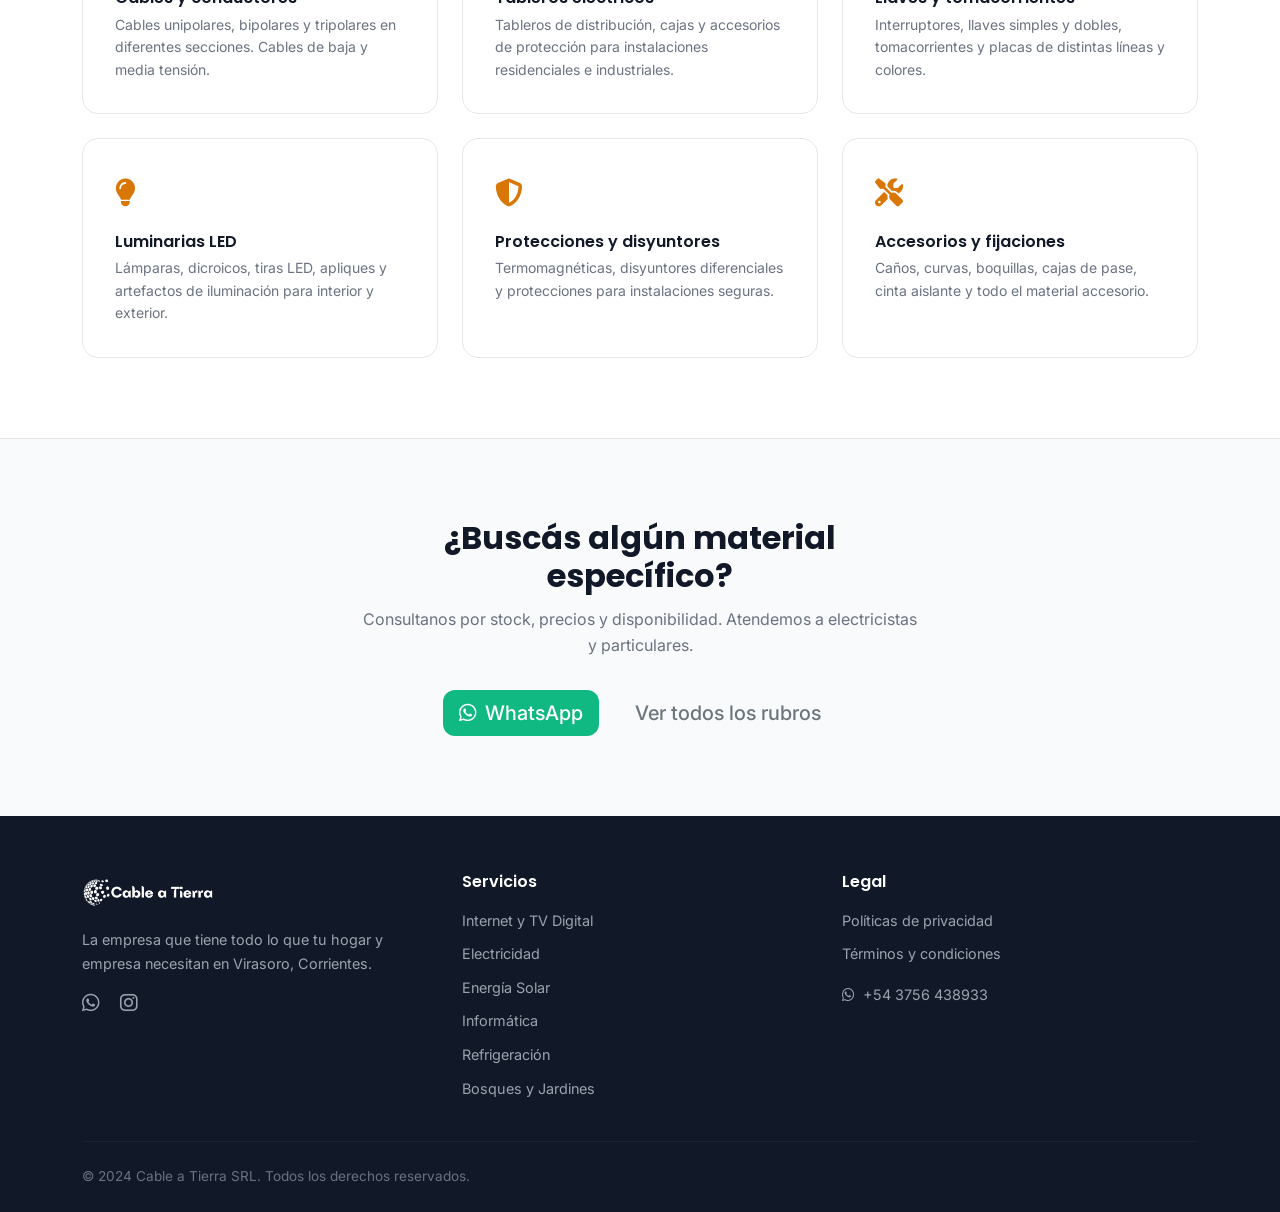
==== commit e5aa2513: "fix: actualizar números de WhatsApp por rubro - Internet: +5493756438933 - Electricidad, Refrigeraci" ====
--- a/electricidad.html
+++ b/electricidad.html
@@ -30,7 +30,7 @@
                     <li class="nav-item"><a class="nav-link" href="refrigeracion.html">Refrigeración</a></li>
                     <li class="nav-item"><a class="nav-link" href="jardines.html">Jardines</a></li>
                     <li class="nav-item ms-2">
-                        <a class="btn btn-success nav-cta" href="https://wa.me/543756438933" target="_blank">
+                        <a class="btn btn-success nav-cta" href="https://wa.me/5493756410828" target="_blank">
                             <i class="fab fa-whatsapp me-1"></i>WhatsApp
                         </a>
                     </li>
@@ -49,7 +49,7 @@
                 <div class="service-hero-icon"><i class="fas fa-bolt"></i></div>
                 <h1 class="service-hero-title">Materiales eléctricos<br>para tu proyecto</h1>
                 <p class="service-hero-subtitle">Cables, tableros, llaves, tomacorrientes, luminarias y todo lo que necesitás para instalaciones eléctricas.</p>
-                <a href="https://wa.me/543756438933?text=Hola,%20me%20interesa%20la%20secci%C3%B3n%20de%20Electricidad" class="btn btn-light btn-lg" target="_blank">
+                <a href="https://wa.me/5493756410828?text=Hola,%20me%20interesa%20la%20secci%C3%B3n%20de%20Electricidad" class="btn btn-light btn-lg" target="_blank">
                     <i class="fab fa-whatsapp me-2 text-success"></i>Consultanos
                 </a>
             </div>
@@ -123,7 +123,7 @@
             <div class="col-lg-6 mx-auto">
                 <h2>¿Buscás algún material específico?</h2>
                 <p>Consultanos por stock, precios y disponibilidad. Atendemos a electricistas y particulares.</p>
-                <a href="https://wa.me/543756438933?text=Hola,%20me%20interesa%20la%20secci%C3%B3n%20de%20Electricidad" class="btn btn-success btn-lg me-3" target="_blank">
+                <a href="https://wa.me/5493756410828?text=Hola,%20me%20interesa%20la%20secci%C3%B3n%20de%20Electricidad" class="btn btn-success btn-lg me-3" target="_blank">
                     <i class="fab fa-whatsapp me-2"></i>WhatsApp
                 </a>
                 <a href="index.html" class="btn btn-outline-secondary btn-lg">Ver todos los rubros</a>
@@ -139,7 +139,7 @@
                     <img src="images/logo.png" alt="Cable a Tierra" class="footer-logo mb-3">
                     <p>La empresa que tiene todo lo que tu hogar y empresa necesitan en Virasoro, Corrientes.</p>
                     <div class="mt-3">
-                        <a href="https://wa.me/543756438933" class="footer-social me-3" target="_blank"><i class="fab fa-whatsapp fa-lg"></i></a>
+                        <a href="https://wa.me/5493756410828" class="footer-social me-3" target="_blank"><i class="fab fa-whatsapp fa-lg"></i></a>
                         <a href="https://instagram.com/cableatierrasrl" class="footer-social" target="_blank"><i class="fab fa-instagram fa-lg"></i></a>
                     </div>
                 </div>
--- a/styles.css
+++ b/styles.css
@@ -85,7 +85,7 @@
 }
 
 .navbar-brand .logo {
-    height: 48px;
+    height: 58px;
     width: auto;
 }
 
@@ -636,7 +636,7 @@
     }
     
     .navbar-brand .logo {
-        height: 35px;
+        height: 42px;
     }
 }
 
@@ -889,38 +889,31 @@
     color: white;
 }
 
-/* Banners de página (electricidad) */
+/* Banners de página (electricidad / solar) */
 .page-banner-wrap {
     width: 100%;
-    overflow: hidden;
     line-height: 0;
 }
 
 .page-banner {
     width: 100%;
-    max-height: 320px;
-    object-fit: cover;
-    object-position: center;
+    height: auto;
     display: block;
 }
 
-/* Secciones con banner integrado (jardines) */
+/* Secciones con banner integrado (jardines / informática) */
 .product-section {
     border-top: 1px solid #E5E7EB;
 }
 
 .product-section-banner {
     width: 100%;
-    overflow: hidden;
     line-height: 0;
-    max-height: 300px;
 }
 
 .product-section-banner img {
     width: 100%;
-    height: 300px;
-    object-fit: cover;
-    object-position: center;
+    height: auto;
     display: block;
     transition: transform 0.4s ease;
 }
